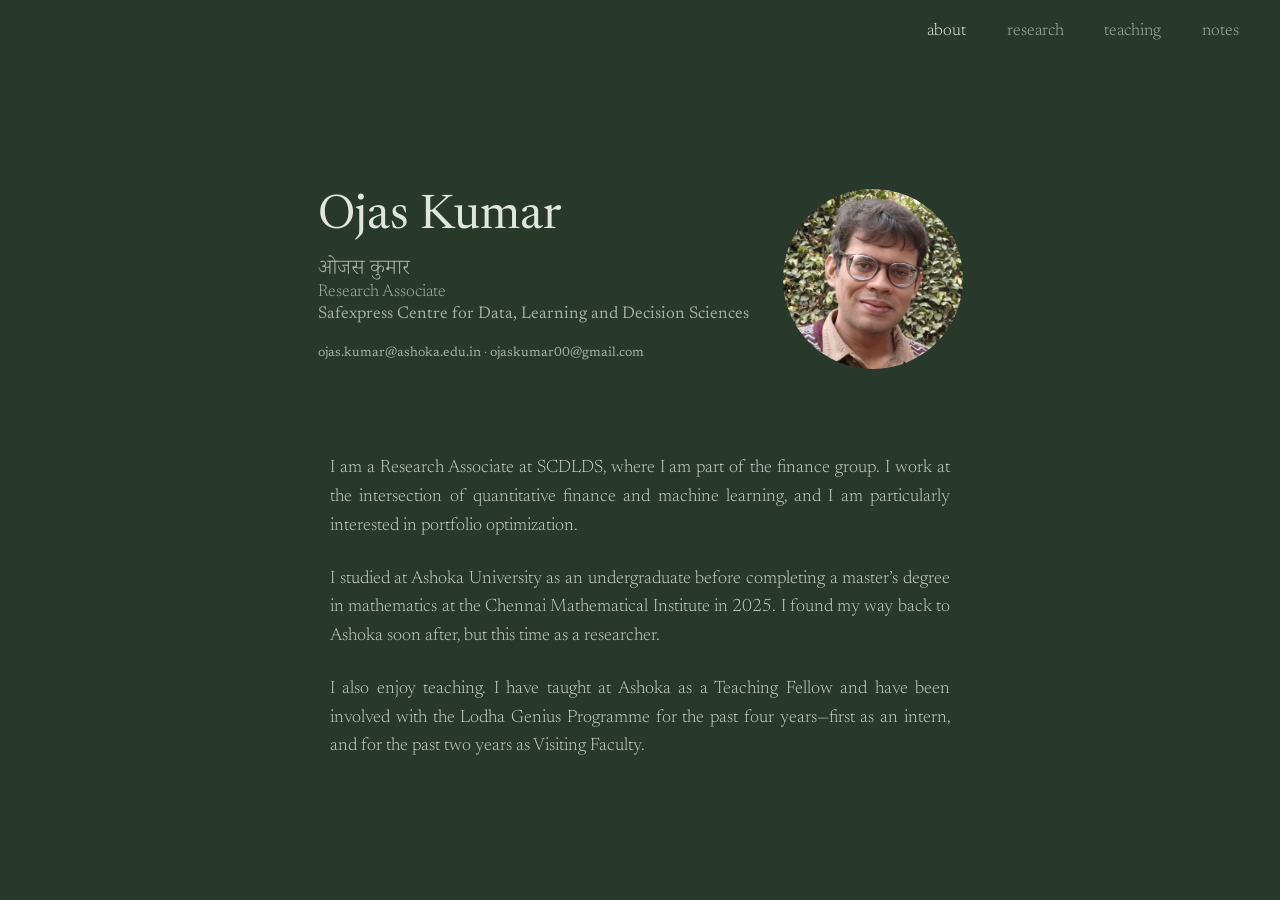
==== index.html @ 5940b900 "Built site for gh-pages" ====
<!DOCTYPE html>
<html xmlns="http://www.w3.org/1999/xhtml" lang="en" xml:lang="en"><head>

<meta charset="utf-8">
<meta name="generator" content="quarto-1.10.18">

<meta name="viewport" content="width=device-width, initial-scale=1.0, user-scalable=yes">


<title>Ojas Kumar</title>
<style>
/* Default styles provided by pandoc.
** See https://pandoc.org/MANUAL.html#variables-for-html for config info.
*/
span.smallcaps{font-variant: small-caps;}
div.columns{display: flex; gap: 1.5em;}
div.column{flex: auto;}
@media screen {
div.columns{gap: min(4vw, 1.5em);}
div.column{overflow-x: auto;}
}
div.hanging-indent{margin-left: 1.5em; text-indent: -1.5em;}
ul.task-list{list-style: none;}
ul.task-list li input[type="checkbox"] {
  width: 0.8em;
  margin: 0 0.8em 0.2em -1em; /* quarto-specific, see https://github.com/quarto-dev/quarto-cli/issues/4556 */ 
  vertical-align: middle;
}
</style>


<script src="site_libs/quarto-nav/quarto-nav.js"></script>
<script src="site_libs/quarto-nav/headroom.min.js"></script>
<script src="site_libs/clipboard/clipboard.min.js"></script>
<script src="site_libs/quarto-search/autocomplete.umd.js"></script>
<script src="site_libs/quarto-search/fuse.min.js"></script>
<script src="site_libs/quarto-search/quarto-search.js"></script>
<meta name="quarto:offset" content="./">
<script src="site_libs/quarto-html/quarto.js" type="module"></script>
<script src="site_libs/quarto-html/tabsets/tabsets.js" type="module"></script>
<script src="site_libs/quarto-html/popper.min.js"></script>
<script src="site_libs/quarto-html/tippy.umd.min.js"></script>
<link href="site_libs/quarto-html/tippy.css" rel="stylesheet">
<link href="site_libs/quarto-html/quarto-syntax-highlighting-64a204ab8560d761af7679ceaba22944.css" rel="stylesheet" id="quarto-text-highlighting-styles">
<script src="site_libs/bootstrap/bootstrap.min.js"></script>
<link href="site_libs/bootstrap/bootstrap-icons.css" rel="stylesheet">
<link href="site_libs/bootstrap/bootstrap-d906c148a12a11765d7d1dc4fd09a62a.min.css" rel="stylesheet" append-hash="true" id="quarto-bootstrap" data-mode="light">
<script id="quarto-search-options" type="application/json">{
  "location": "navbar",
  "copy-button": false,
  "collapse-after": 3,
  "panel-placement": "end",
  "type": "overlay",
  "limit": 50,
  "keyboard-shortcut": [
    "f",
    "/",
    "s"
  ],
  "show-item-context": false,
  "language": {
    "search-no-results-text": "No results",
    "search-matching-documents-text": "matching documents",
    "search-copy-link-title": "Copy link to search",
    "search-hide-matches-text": "Hide additional matches",
    "search-more-match-text": "more match in this document",
    "search-more-matches-text": "more matches in this document",
    "search-clear-button-title": "Clear",
    "search-text-placeholder": "",
    "search-detached-cancel-button-title": "Cancel",
    "search-submit-button-title": "Submit",
    "search-label": "Search"
  }
}</script>


<link rel="stylesheet" href="styles.css">
</head>

<body class="nav-fixed fullcontent quarto-light">

<div id="quarto-search-results"></div>
  <header id="quarto-header" class="headroom fixed-top">
    <nav class="navbar navbar-expand-lg " data-bs-theme="dark">
      <div class="navbar-container container-fluid">
          <button class="navbar-toggler" type="button" data-bs-toggle="collapse" data-bs-target="#navbarCollapse" aria-controls="navbarCollapse" role="menu" aria-expanded="false" aria-label="Toggle navigation" onclick="if (window.quartoToggleHeadroom) { window.quartoToggleHeadroom(); }">
  <span class="navbar-toggler-icon"></span>
</button>
          <div class="collapse navbar-collapse" id="navbarCollapse">
            <ul class="navbar-nav navbar-nav-scroll ms-auto">
  <li class="nav-item">
    <a class="nav-link active" href="./index.html" aria-current="page"> 
<span class="menu-text">about</span></a>
  </li>  
  <li class="nav-item">
    <a class="nav-link" href="./research.html"> 
<span class="menu-text">research</span></a>
  </li>  
  <li class="nav-item">
    <a class="nav-link" href="./teaching.html"> 
<span class="menu-text">teaching</span></a>
  </li>  
  <li class="nav-item">
    <a class="nav-link" href="./notes.html"> 
<span class="menu-text">notes</span></a>
  </li>  
</ul>
          </div> <!-- /navcollapse -->
            <div class="quarto-navbar-tools">
</div>
      </div> <!-- /container-fluid -->
    </nav>
</header>
<!-- content -->
<div id="quarto-content" class="quarto-container page-columns page-rows-contents page-layout-article page-navbar">
<!-- sidebar -->
<!-- margin-sidebar -->
    
<!-- main -->
<main class="content" id="quarto-document-content"><header id="title-block-header" class="quarto-title-block"></header>




<div class="profile">
<div class="profile-text">
<div class="profile-name">
<p>Ojas Kumar</p>
</div>
<div class="profile-name-devanagari">
ओजस कुमार
</div>
<div class="profile-details">
<p>Research Associate<br> <a href="https://scdlds.ashoka.edu.in/">Safexpress Centre for Data, Learning and Decision Sciences</a></p>
</div>
<div class="profile-contact">
<p><a href="mailto:ojas.kumar@ashoka.edu.in">ojas.kumar@ashoka.edu.in</a> · <a href="mailto:ojaskumar00@gmail.com">ojaskumar00@gmail.com</a></p>
</div>
</div>
<p><img class="profile-photo" src="images/profile.png" alt="Ojas Kumar"></p>
</div>
<p>I am a Research Associate at SCDLDS, where I am part of the finance group. I work at the intersection of quantitative finance and machine learning, and I am particularly interested in portfolio optimization.</p>
<p>I studied at Ashoka University as an undergraduate before completing a master’s degree in mathematics at the Chennai Mathematical Institute in 2025. I found my way back to Ashoka soon after, but this time as a researcher.</p>
<p>I also enjoy teaching. I have taught at Ashoka as a Teaching Fellow and have been involved with the Lodha Genius Programme for the past four years—first as an intern, and for the past two years as Visiting Faculty.</p>



</main> <!-- /main -->
<script id="quarto-html-after-body" type="application/javascript">
  window.document.addEventListener("DOMContentLoaded", function (event) {
    const isCodeAnnotation = (el) => {
      for (const clz of el.classList) {
        if (clz.startsWith('code-annotation-')) {                     
          return true;
        }
      }
      return false;
    }
    const onCopySuccess = function(e) {
      // button target
      const button = e.trigger;
      // don't keep focus
      button.blur();
      // flash "checked"
      button.classList.add('code-copy-button-checked');
      var currentTitle = button.getAttribute("title");
      button.setAttribute("title", "Copied!");
      let tooltip;
      if (window.bootstrap) {
        button.setAttribute("data-bs-toggle", "tooltip");
        button.setAttribute("data-bs-placement", "left");
        button.setAttribute("data-bs-title", "Copied!");
        tooltip = new bootstrap.Tooltip(button, 
          { trigger: "manual", 
            customClass: "code-copy-button-tooltip",
            offset: [0, -8]});
        tooltip.show();    
      }
      setTimeout(function() {
        if (tooltip) {
          tooltip.hide();
          button.removeAttribute("data-bs-title");
          button.removeAttribute("data-bs-toggle");
          button.removeAttribute("data-bs-placement");
        }
        button.setAttribute("title", currentTitle);
        button.classList.remove('code-copy-button-checked');
      }, 1000);
      // clear code selection
      e.clearSelection();
    }
    const getTextToCopy = function(trigger) {
      const outerScaffold = trigger.parentElement.cloneNode(true);
      const codeEl = outerScaffold.querySelector('code');
      for (const childEl of codeEl.children) {
        if (isCodeAnnotation(childEl)) {
          childEl.remove();
        }
      }
      return codeEl.innerText;
    }
    const clipboard = new window.ClipboardJS('.code-copy-button:not([data-in-quarto-modal])', {
      text: getTextToCopy
    });
    clipboard.on('success', onCopySuccess);
    if (window.document.getElementById('quarto-embedded-source-code-modal')) {
      const clipboardModal = new window.ClipboardJS('.code-copy-button[data-in-quarto-modal]', {
        text: getTextToCopy,
        container: window.document.getElementById('quarto-embedded-source-code-modal')
      });
      clipboardModal.on('success', onCopySuccess);
    }
      var localhostRegex = new RegExp(/^(?:http|https):\/\/localhost\:?[0-9]*\//);
      var mailtoRegex = new RegExp(/^mailto:/);
        var filterRegex = new RegExp('/' + window.location.host + '/');
      var isInternal = (href) => {
          return filterRegex.test(href) || localhostRegex.test(href) || mailtoRegex.test(href);
      }
      // Inspect non-navigation links and adorn them if external
     var links = window.document.querySelectorAll('a[href]:not(.nav-link):not(.navbar-brand):not(.toc-action):not(.sidebar-link):not(.sidebar-item-toggle):not(.pagination-link):not(.no-external):not([aria-hidden]):not(.dropdown-item):not(.quarto-navigation-tool):not(.about-link)');
      for (var i=0; i<links.length; i++) {
        const link = links[i];
        if (!isInternal(link.href)) {
          // undo the damage that might have been done by quarto-nav.js in the case of
          // links that we want to consider external
          if (link.dataset.originalHref !== undefined) {
            link.href = link.dataset.originalHref;
          }
        }
      }
    function tippyHover(el, contentFn, onTriggerFn, onUntriggerFn) {
      const config = {
        allowHTML: true,
        maxWidth: 500,
        delay: 100,
        arrow: false,
        appendTo: function(el) {
            return el.parentElement;
        },
        interactive: true,
        interactiveBorder: 10,
        theme: 'quarto',
        placement: 'bottom-start',
      };
      if (contentFn) {
        config.content = contentFn;
      }
      if (onTriggerFn) {
        config.onTrigger = onTriggerFn;
      }
      if (onUntriggerFn) {
        config.onUntrigger = onUntriggerFn;
      }
      window.tippy(el, config); 
    }
    const noterefs = window.document.querySelectorAll('a[role="doc-noteref"]');
    for (var i=0; i<noterefs.length; i++) {
      const ref = noterefs[i];
      tippyHover(ref, function() {
        // use id or data attribute instead here
        let href = ref.getAttribute('data-footnote-href') || ref.getAttribute('href');
        try { href = new URL(href).hash; } catch {}
        const id = href.replace(/^#\/?/, "");
        const note = window.document.getElementById(id);
        if (note) {
          return note.innerHTML;
        } else {
          return "";
        }
      });
    }
    const xrefs = window.document.querySelectorAll('a.quarto-xref');
    const processXRef = (id, note) => {
      // Strip column container classes
      const stripColumnClz = (el) => {
        el.classList.remove("page-full", "page-columns");
        if (el.children) {
          for (const child of el.children) {
            stripColumnClz(child);
          }
        }
      }
      stripColumnClz(note)
      if (id === null || id.startsWith('sec-')) {
        // Special case sections, only their first couple elements
        const container = document.createElement("div");
        if (note.children && note.children.length > 2) {
          container.appendChild(note.children[0].cloneNode(true));
          for (let i = 1; i < note.children.length; i++) {
            const child = note.children[i];
            if (child.tagName === "P" && child.innerText === "") {
              continue;
            } else {
              container.appendChild(child.cloneNode(true));
              break;
            }
          }
          if (window.Quarto?.typesetMath) {
            window.Quarto.typesetMath(container);
          }
          return container.innerHTML
        } else {
          if (window.Quarto?.typesetMath) {
            window.Quarto.typesetMath(note);
          }
          return note.innerHTML;
        }
      } else {
        // Remove any anchor links if they are present
        const anchorLink = note.querySelector('a.anchorjs-link');
        if (anchorLink) {
          anchorLink.remove();
        }
        if (window.Quarto?.typesetMath) {
          window.Quarto.typesetMath(note);
        }
        if (note.classList.contains("callout")) {
          return note.outerHTML;
        } else {
          return note.innerHTML;
        }
      }
    }
    for (var i=0; i<xrefs.length; i++) {
      const xref = xrefs[i];
      tippyHover(xref, undefined, function(instance) {
        instance.disable();
        let url = xref.getAttribute('href');
        let hash = undefined; 
        if (url.startsWith('#')) {
          hash = url;
        } else {
          try { hash = new URL(url).hash; } catch {}
        }
        if (hash) {
          const id = hash.replace(/^#\/?/, "");
          const note = window.document.getElementById(id);
          if (note !== null) {
            try {
              const html = processXRef(id, note.cloneNode(true));
              instance.setContent(html);
            } finally {
              instance.enable();
              instance.show();
            }
          } else {
            // See if we can fetch this
            fetch(url.split('#')[0])
            .then(res => res.text())
            .then(html => {
              const parser = new DOMParser();
              const htmlDoc = parser.parseFromString(html, "text/html");
              const note = htmlDoc.getElementById(id);
              if (note !== null) {
                const html = processXRef(id, note);
                instance.setContent(html);
              } 
            }).finally(() => {
              instance.enable();
              instance.show();
            });
          }
        } else {
          // See if we can fetch a full url (with no hash to target)
          // This is a special case and we should probably do some content thinning / targeting
          fetch(url)
          .then(res => res.text())
          .then(html => {
            const parser = new DOMParser();
            const htmlDoc = parser.parseFromString(html, "text/html");
            const note = htmlDoc.querySelector('main.content');
            if (note !== null) {
              // This should only happen for chapter cross references
              // (since there is no id in the URL)
              // remove the first header
              if (note.children.length > 0 && note.children[0].tagName === "HEADER") {
                note.children[0].remove();
              }
              const html = processXRef(null, note);
              instance.setContent(html);
            } 
          }).finally(() => {
            instance.enable();
            instance.show();
          });
        }
      }, function(instance) {
      });
    }
        let selectedAnnoteEl;
        const selectorForAnnotation = ( cell, annotation) => {
          let cellAttr = 'data-code-cell="' + cell + '"';
          let lineAttr = 'data-code-annotation="' +  annotation + '"';
          const selector = 'span[' + cellAttr + '][' + lineAttr + ']';
          return selector;
        }
        const selectCodeLines = (annoteEl) => {
          const doc = window.document;
          const targetCell = annoteEl.getAttribute("data-target-cell");
          const targetAnnotation = annoteEl.getAttribute("data-target-annotation");
          const annoteSpan = window.document.querySelector(selectorForAnnotation(targetCell, targetAnnotation));
          const lines = annoteSpan.getAttribute("data-code-lines").split(",");
          const lineIds = lines.map((line) => {
            return targetCell + "-" + line;
          })
          let top = null;
          let height = null;
          let parent = null;
          if (lineIds.length > 0) {
              //compute the position of the single el (top and bottom and make a div)
              const el = window.document.getElementById(lineIds[0]);
              top = el.offsetTop;
              height = el.offsetHeight;
              parent = el.parentElement.parentElement;
            if (lineIds.length > 1) {
              const lastEl = window.document.getElementById(lineIds[lineIds.length - 1]);
              const bottom = lastEl.offsetTop + lastEl.offsetHeight;
              height = bottom - top;
            }
            if (top !== null && height !== null && parent !== null) {
              // cook up a div (if necessary) and position it 
              let div = window.document.getElementById("code-annotation-line-highlight");
              if (div === null) {
                div = window.document.createElement("div");
                div.setAttribute("id", "code-annotation-line-highlight");
                div.style.position = 'absolute';
                parent.appendChild(div);
              }
              div.style.top = top - 2 + "px";
              div.style.height = height + 4 + "px";
              div.style.left = 0;
              let gutterDiv = window.document.getElementById("code-annotation-line-highlight-gutter");
              if (gutterDiv === null) {
                gutterDiv = window.document.createElement("div");
                gutterDiv.setAttribute("id", "code-annotation-line-highlight-gutter");
                gutterDiv.style.position = 'absolute';
                const codeCell = window.document.getElementById(targetCell);
                const gutter = codeCell.querySelector('.code-annotation-gutter');
                gutter.appendChild(gutterDiv);
              }
              gutterDiv.style.top = top - 2 + "px";
              gutterDiv.style.height = height + 4 + "px";
            }
            selectedAnnoteEl = annoteEl;
          }
        };
        const unselectCodeLines = () => {
          const elementsIds = ["code-annotation-line-highlight", "code-annotation-line-highlight-gutter"];
          elementsIds.forEach((elId) => {
            const div = window.document.getElementById(elId);
            if (div) {
              div.remove();
            }
          });
          selectedAnnoteEl = undefined;
        };
          // Handle positioning of the toggle
      window.addEventListener(
        "resize",
        throttle(() => {
          elRect = undefined;
          if (selectedAnnoteEl) {
            selectCodeLines(selectedAnnoteEl);
          }
        }, 10)
      );
      function throttle(fn, ms) {
      let throttle = false;
      let timer;
        return (...args) => {
          if(!throttle) { // first call gets through
              fn.apply(this, args);
              throttle = true;
          } else { // all the others get throttled
              if(timer) clearTimeout(timer); // cancel #2
              timer = setTimeout(() => {
                fn.apply(this, args);
                timer = throttle = false;
              }, ms);
          }
        };
      }
        // Attach click handler to the DT
        const annoteDls = window.document.querySelectorAll('dt[data-target-cell]');
        for (const annoteDlNode of annoteDls) {
          annoteDlNode.addEventListener('click', (event) => {
            const clickedEl = event.target;
            if (clickedEl !== selectedAnnoteEl) {
              unselectCodeLines();
              const activeEl = window.document.querySelector('dt[data-target-cell].code-annotation-active');
              if (activeEl) {
                activeEl.classList.remove('code-annotation-active');
              }
              selectCodeLines(clickedEl);
              clickedEl.classList.add('code-annotation-active');
            } else {
              // Unselect the line
              unselectCodeLines();
              clickedEl.classList.remove('code-annotation-active');
            }
          });
        }
    const findCites = (el) => {
      const parentEl = el.parentElement;
      if (parentEl) {
        const cites = parentEl.dataset.cites;
        if (cites) {
          return {
            el,
            cites: cites.split(' ')
          };
        } else {
          return findCites(el.parentElement)
        }
      } else {
        return undefined;
      }
    };
    var bibliorefs = window.document.querySelectorAll('a[role="doc-biblioref"]');
    for (var i=0; i<bibliorefs.length; i++) {
      const ref = bibliorefs[i];
      const citeInfo = findCites(ref);
      if (citeInfo) {
        tippyHover(citeInfo.el, function() {
          var popup = window.document.createElement('div');
          citeInfo.cites.forEach(function(cite) {
            var citeDiv = window.document.createElement('div');
            citeDiv.classList.add('hanging-indent');
            citeDiv.classList.add('csl-entry');
            var biblioDiv = window.document.getElementById('ref-' + cite);
            if (biblioDiv) {
              citeDiv.innerHTML = biblioDiv.innerHTML;
            }
            popup.appendChild(citeDiv);
          });
          return popup.innerHTML;
        });
      }
    }
  });
  </script>
</div> <!-- /content -->




</body></html>
---- site_libs/quarto-html/tippy.css ----
.tippy-box[data-animation=fade][data-state=hidden]{opacity:0}[data-tippy-root]{max-width:calc(100vw - 10px)}.tippy-box{position:relative;background-color:#333;color:#fff;border-radius:4px;font-size:14px;line-height:1.4;white-space:normal;outline:0;transition-property:transform,visibility,opacity}.tippy-box[data-placement^=top]>.tippy-arrow{bottom:0}.tippy-box[data-placement^=top]>.tippy-arrow:before{bottom:-7px;left:0;border-width:8px 8px 0;border-top-color:initial;transform-origin:center top}.tippy-box[data-placement^=bottom]>.tippy-arrow{top:0}.tippy-box[data-placement^=bottom]>.tippy-arrow:before{top:-7px;left:0;border-width:0 8px 8px;border-bottom-color:initial;transform-origin:center bottom}.tippy-box[data-placement^=left]>.tippy-arrow{right:0}.tippy-box[data-placement^=left]>.tippy-arrow:before{border-width:8px 0 8px 8px;border-left-color:initial;right:-7px;transform-origin:center left}.tippy-box[data-placement^=right]>.tippy-arrow{left:0}.tippy-box[data-placement^=right]>.tippy-arrow:before{left:-7px;border-width:8px 8px 8px 0;border-right-color:initial;transform-origin:center right}.tippy-box[data-inertia][data-state=visible]{transition-timing-function:cubic-bezier(.54,1.5,.38,1.11)}.tippy-arrow{width:16px;height:16px;color:#333}.tippy-arrow:before{content:"";position:absolute;border-color:transparent;border-style:solid}.tippy-content{position:relative;padding:5px 9px;z-index:1}
---- site_libs/quarto-html/quarto-syntax-highlighting-64a204ab8560d761af7679ceaba22944.css ----
/* quarto syntax highlight colors */
:root {
  --quarto-hl-ot-color: #003B4F;
  --quarto-hl-at-color: #657422;
  --quarto-hl-ss-color: #20794D;
  --quarto-hl-an-color: #5E5E5E;
  --quarto-hl-fu-color: #4758AB;
  --quarto-hl-st-color: #20794D;
  --quarto-hl-cf-color: #003B4F;
  --quarto-hl-op-color: #5E5E5E;
  --quarto-hl-er-color: #AD0000;
  --quarto-hl-bn-color: #AD0000;
  --quarto-hl-al-color: #AD0000;
  --quarto-hl-va-color: #111111;
  --quarto-hl-bu-color: inherit;
  --quarto-hl-ex-color: inherit;
  --quarto-hl-pp-color: #AD0000;
  --quarto-hl-in-color: #5E5E5E;
  --quarto-hl-vs-color: #20794D;
  --quarto-hl-wa-color: #5E5E5E;
  --quarto-hl-do-color: #5E5E5E;
  --quarto-hl-im-color: #00769E;
  --quarto-hl-ch-color: #20794D;
  --quarto-hl-dt-color: #AD0000;
  --quarto-hl-fl-color: #AD0000;
  --quarto-hl-co-color: #5E5E5E;
  --quarto-hl-cv-color: #5E5E5E;
  --quarto-hl-cn-color: #8f5902;
  --quarto-hl-sc-color: #5E5E5E;
  --quarto-hl-dv-color: #AD0000;
  --quarto-hl-kw-color: #003B4F;
}

/* other quarto variables */
:root {
  --quarto-font-monospace: SFMono-Regular, Menlo, Monaco, Consolas, "Liberation Mono", "Courier New", monospace;
}

/* syntax highlight based on Pandoc's rules */
pre > code.sourceCode > span {
  color: #003B4F;
}

code.sourceCode > span {
  color: #003B4F;
}

div.sourceCode,
div.sourceCode pre.sourceCode {
  color: #003B4F;
}

/* Normal */
code span {
  color: #003B4F;
}

/* Alert */
code span.al {
  color: #AD0000;
  font-style: inherit;
}

/* Annotation */
code span.an {
  color: #5E5E5E;
  font-style: inherit;
}

/* Attribute */
code span.at {
  color: #657422;
  font-style: inherit;
}

/* BaseN */
code span.bn {
  color: #AD0000;
  font-style: inherit;
}

/* BuiltIn */
code span.bu {
  font-style: inherit;
}

/* ControlFlow */
code span.cf {
  color: #003B4F;
  font-weight: bold;
  font-style: inherit;
}

/* Char */
code span.ch {
  color: #20794D;
  font-style: inherit;
}

/* Constant */
code span.cn {
  color: #8f5902;
  font-style: inherit;
}

/* Comment */
code span.co {
  color: #5E5E5E;
  font-style: inherit;
}

/* CommentVar */
code span.cv {
  color: #5E5E5E;
  font-style: italic;
}

/* Documentation */
code span.do {
  color: #5E5E5E;
  font-style: italic;
}

/* DataType */
code span.dt {
  color: #AD0000;
  font-style: inherit;
}

/* DecVal */
code span.dv {
  color: #AD0000;
  font-style: inherit;
}

/* Error */
code span.er {
  color: #AD0000;
  font-style: inherit;
}

/* Extension */
code span.ex {
  font-style: inherit;
}

/* Float */
code span.fl {
  color: #AD0000;
  font-style: inherit;
}

/* Function */
code span.fu {
  color: #4758AB;
  font-style: inherit;
}

/* Import */
code span.im {
  color: #00769E;
  font-style: inherit;
}

/* Information */
code span.in {
  color: #5E5E5E;
  font-style: inherit;
}

/* Keyword */
code span.kw {
  color: #003B4F;
  font-weight: bold;
  font-style: inherit;
}

/* Operator */
code span.op {
  color: #5E5E5E;
  font-style: inherit;
}

/* Other */
code span.ot {
  color: #003B4F;
  font-style: inherit;
}

/* Preprocessor */
code span.pp {
  color: #AD0000;
  font-style: inherit;
}

/* SpecialChar */
code span.sc {
  color: #5E5E5E;
  font-style: inherit;
}

/* SpecialString */
code span.ss {
  color: #20794D;
  font-style: inherit;
}

/* String */
code span.st {
  color: #20794D;
  font-style: inherit;
}

/* Variable */
code span.va {
  color: #111111;
  font-style: inherit;
}

/* VerbatimString */
code span.vs {
  color: #20794D;
  font-style: inherit;
}

/* Warning */
code span.wa {
  color: #5E5E5E;
  font-style: italic;
}

.prevent-inlining {
  content: "</";
}

/*# sourceMappingURL=9d8d5bb603a83b8298b89080a598c93b.css.map */
---- styles.css ----
@import url('https://fonts.googleapis.com/css2?family=Newsreader:opsz,wght@6..72,300;6..72,400&family=Noto+Serif+Devanagari:wght@300;400&display=swap');
:root {
  --bg: #28382b;
  --text: #c9ceca;
  --heading: #e1e4e1;
  --muted: #a7afa9;
  --faint: #78837b;
}

body {
  margin: 0;
  background: var(--bg);
  color: var(--text);
  font-family: "Newsreader", Georgia, serif;
  font-size: 18px;
  font-weight: 300;
  line-height: 1.6;
}

.navbar {
  background: transparent !important;
  border: 0 !important;
  box-shadow: none !important;
}

.navbar-brand {
  display: none !important;
}

.navbar-nav .nav-link {
  margin-left: 1.2rem;
  color: var(--muted) !important;
  font-size: 1rem;
  text-transform: lowercase;
}

.navbar-nav .nav-link:hover,
.navbar-nav .nav-link.active {
  color: var(--heading) !important;
}

#quarto-content {
  padding: 4rem 1.5rem 2.5rem;
}

main.content {
  max-width: 700px;
  margin: auto;
}

.profile {
  display: flex;
  align-items: center;
  justify-content: space-between;
  gap: 2rem;
  margin: 2rem 0 4rem;
}

.profile-text {
  flex: 1;
}

.profile-name {
  color: var(--heading);
  font-size: 2.8rem;
  font-weight: 400;
  line-height: 1;
}

.profile-name-devanagari {
  margin-top: 0.1rem;
  color: var(--muted);
  font-family: "Noto Serif Devanagari", serif;
  font-size: 1.25rem;
  font-weight: 300;
  line-height: 1.1;
}

.profile-details {
  color: var(--muted);
  font-size: 1rem;
  line-height: 1.3;
}

.profile-contact {
  margin-top: 0.5rem;
  color: var(--muted);
  font-size: 0.78rem;
}

.profile-photo {
  width: 180px;
  height: 180px;
  object-fit: cover;
  object-position: center 35%;
  border-radius: 50%;
}

main.content > p {
  max-width: 620px;
  margin: 0 auto 1.4rem;
}

h1, h2, h3 {
  color: var(--heading);
  font-weight: 400;
}

h2 {
  margin-top: 2.8rem;
  margin-bottom: 1rem;
  font-size: 1.55rem;
  font-weight: 400;
}

h2 {
  border-bottom: none !important;
}

a {
  color: inherit;
  text-decoration: none;
}

p {
  text-align: justify;
  hyphens: auto;
}

a:hover {
  color: var(--heading);
}

.nav-footer {
  background: transparent !important;
  border: 0 !important;
  color: var(--faint);
  font-size: 0.7rem;
}

@media (max-width: 700px) {
  body { font-size: 17px; }
  #quarto-content { padding: 2.5rem 1.2rem 4rem; }
  .profile { gap: 1rem; margin-top: 1rem; }
  .profile-name { font-size: 2.6rem; }
  .profile-photo { width: 105px; height: 105px; }
  .navbar-nav .nav-link { margin-left: 0; }
}
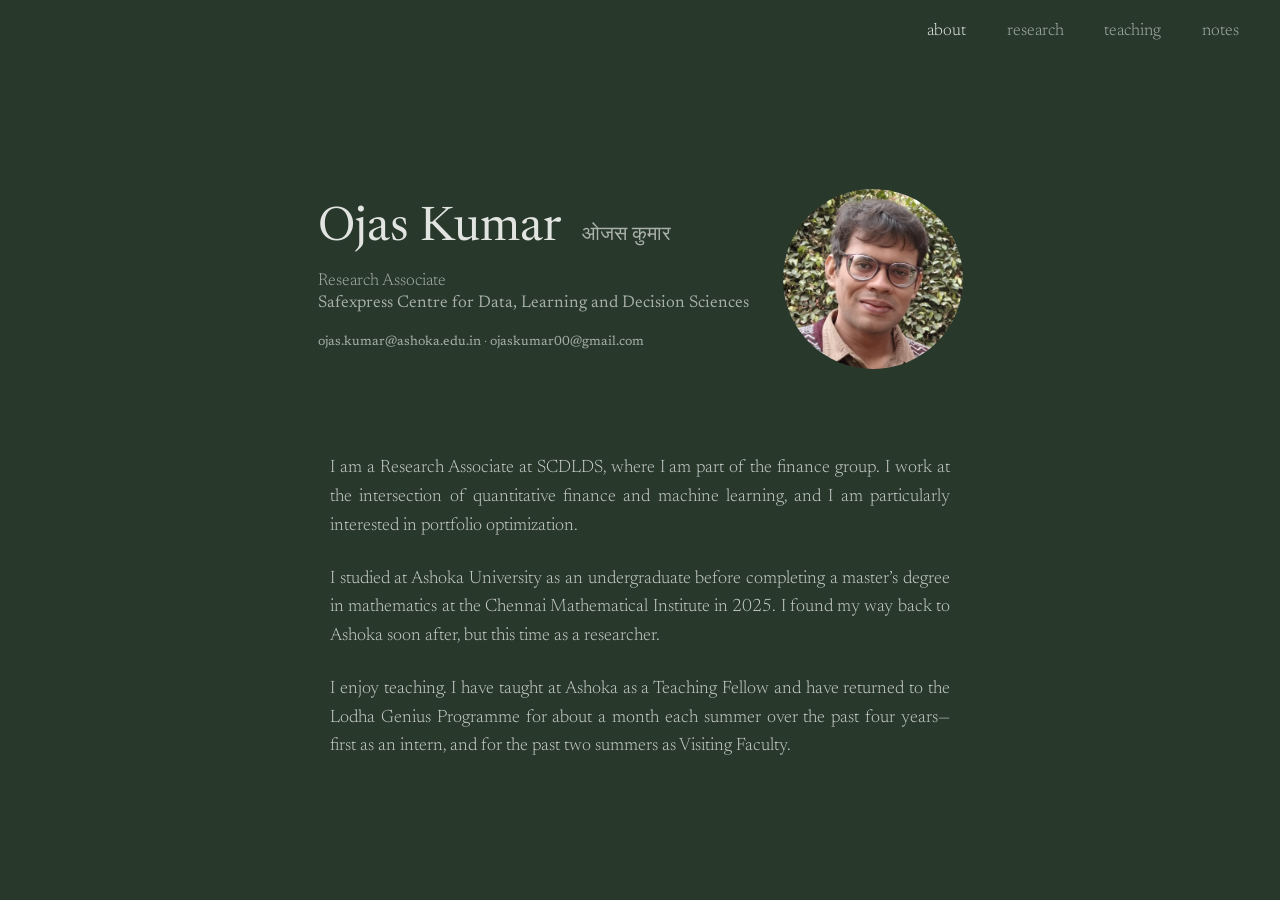
==== commit f5622b0a: "Built site for gh-pages" ====
--- a/index.html
+++ b/index.html
@@ -125,10 +125,7 @@
 <div class="profile">
 <div class="profile-text">
 <div class="profile-name">
-<p>Ojas Kumar</p>
-</div>
-<div class="profile-name-devanagari">
-ओजस कुमार
+<p>Ojas Kumar <span class="profile-name-devanagari">ओजस कुमार</span></p>
 </div>
 <div class="profile-details">
 <p>Research Associate<br> <a href="https://scdlds.ashoka.edu.in/">Safexpress Centre for Data, Learning and Decision Sciences</a></p>
@@ -141,7 +138,7 @@
 </div>
 <p>I am a Research Associate at SCDLDS, where I am part of the finance group. I work at the intersection of quantitative finance and machine learning, and I am particularly interested in portfolio optimization.</p>
 <p>I studied at Ashoka University as an undergraduate before completing a master’s degree in mathematics at the Chennai Mathematical Institute in 2025. I found my way back to Ashoka soon after, but this time as a researcher.</p>
-<p>I also enjoy teaching. I have taught at Ashoka as a Teaching Fellow and have been involved with the Lodha Genius Programme for the past four years—first as an intern, and for the past two years as Visiting Faculty.</p>
+<p>I enjoy teaching. I have taught at Ashoka as a Teaching Fellow and have returned to the Lodha Genius Programme for about a month each summer over the past four years—first as an intern, and for the past two summers as Visiting Faculty.</p>
 
 
 
@@ -212,7 +209,7 @@
     }
       var localhostRegex = new RegExp(/^(?:http|https):\/\/localhost\:?[0-9]*\//);
       var mailtoRegex = new RegExp(/^mailto:/);
-        var filterRegex = new RegExp('/' + window.location.host + '/');
+        var filterRegex = new RegExp("https:\/\/ojas-kumar\.github\.io\/");
       var isInternal = (href) => {
           return filterRegex.test(href) || localhostRegex.test(href) || mailtoRegex.test(href);
       }
--- a/styles.css
+++ b/styles.css
@@ -68,12 +68,12 @@
 }
 
 .profile-name-devanagari {
-  margin-top: 0.1rem;
-  color: var(--muted);
-  font-family: "Noto Serif Devanagari", serif;
-  font-size: 1.25rem;
-  font-weight: 300;
-  line-height: 1.1;
+  display: inline;
+  font-size: 0.43em;
+  font-weight: 400;
+  margin-left: 0.6rem;
+  vertical-align: baseline;
+  opacity: 0.7;
 }
 
 .profile-details {
